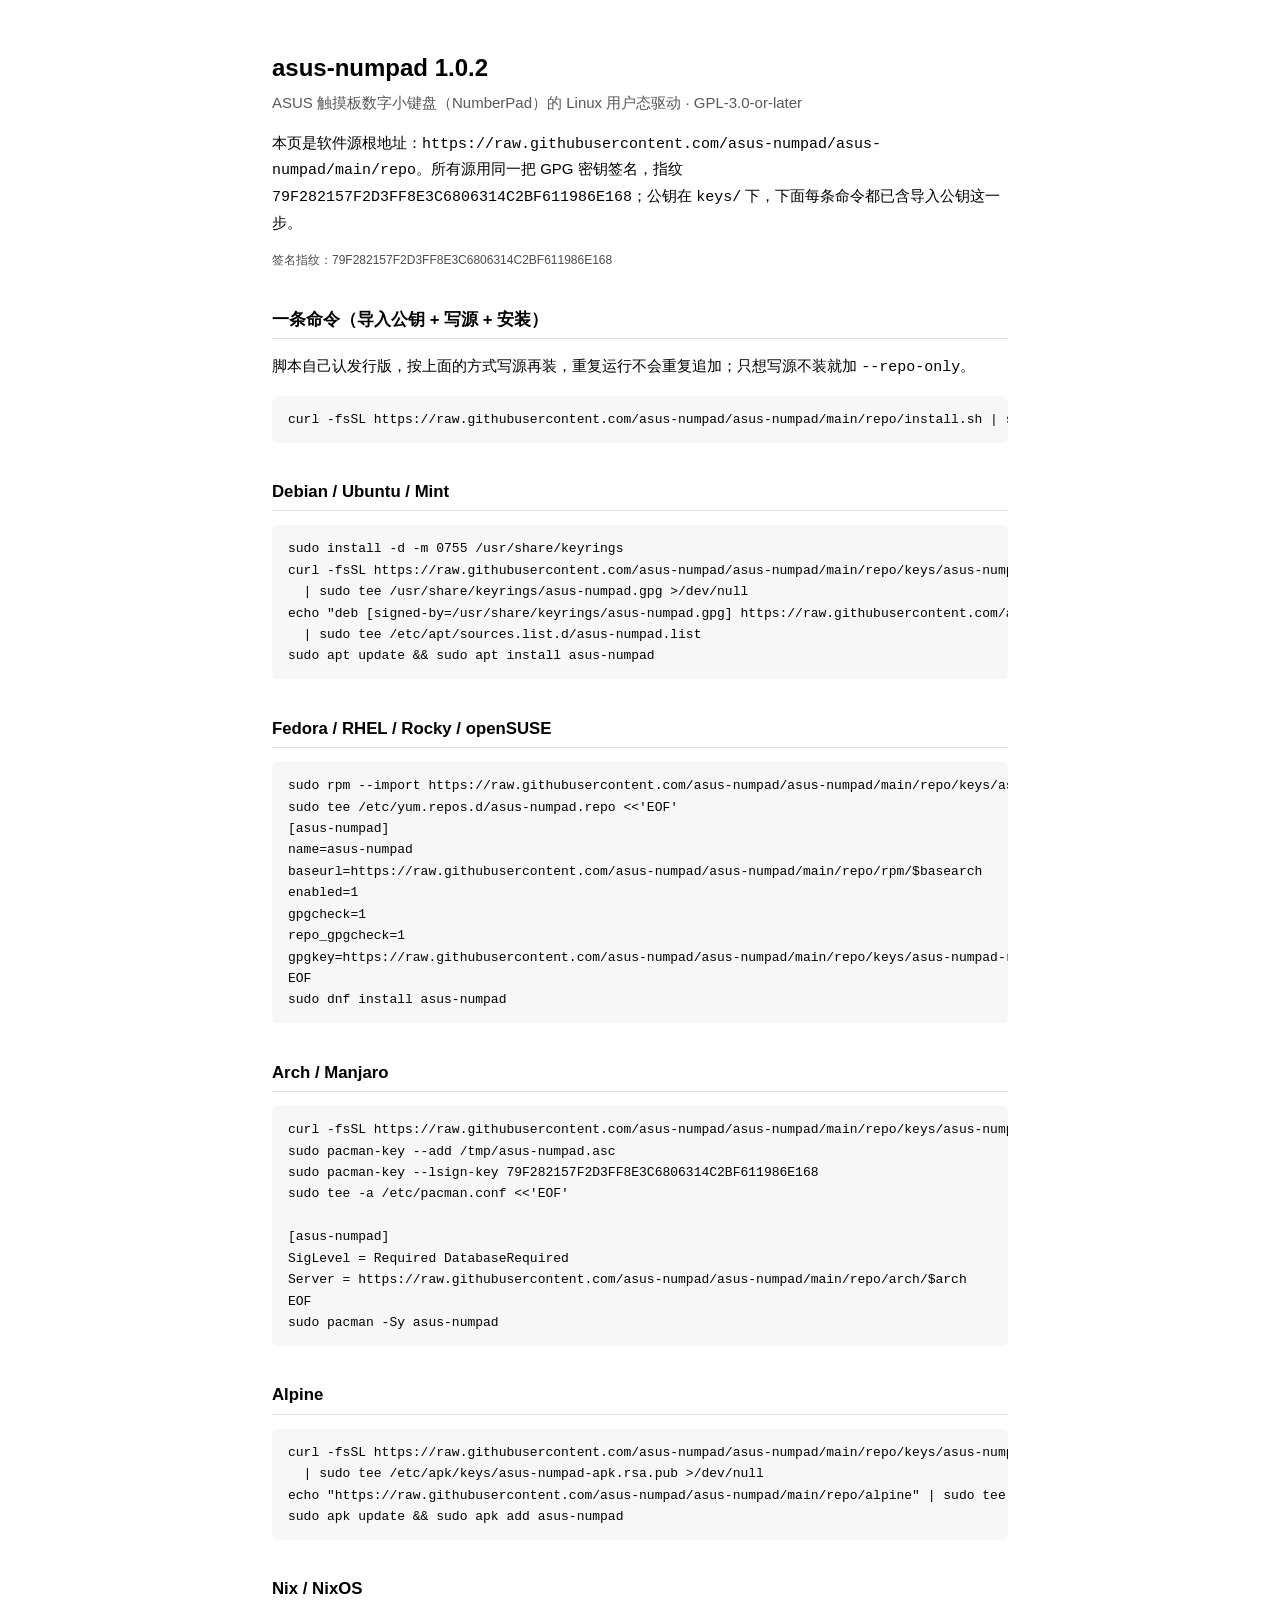
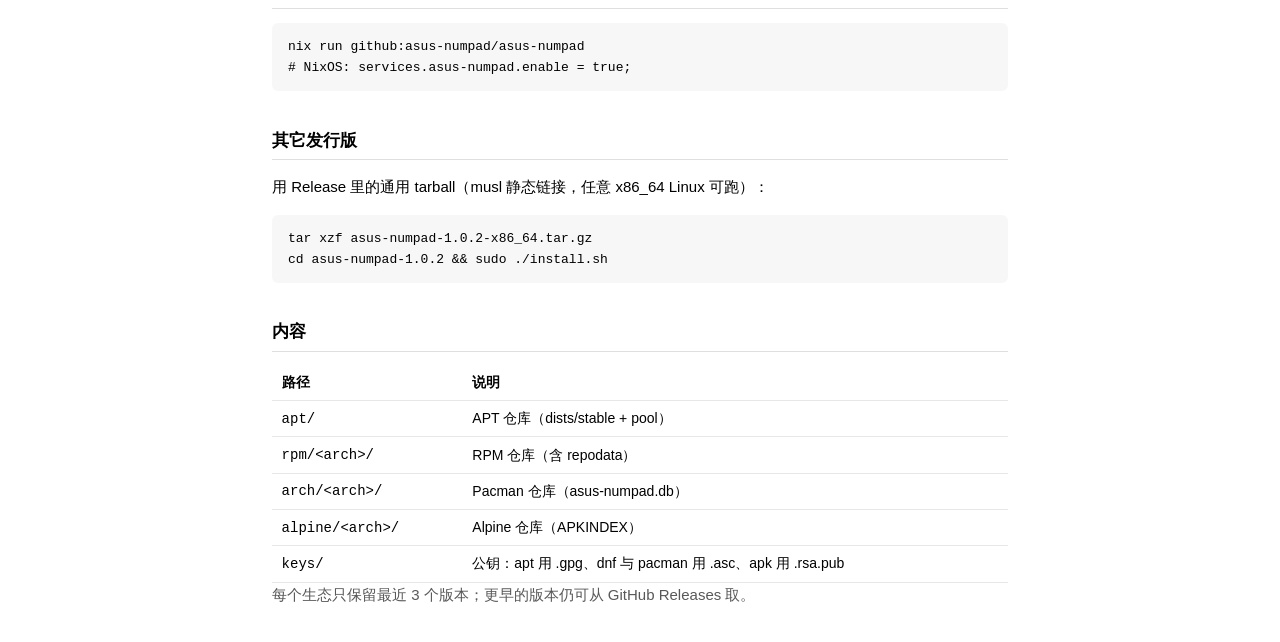
==== repo/index.html @ d3c22964 "ci: 出包日志 42332833840" ====
<!DOCTYPE html>
<html lang="zh-CN">
<head>
<meta charset="utf-8">
<meta name="viewport" content="width=device-width, initial-scale=1">
<title>asus-numpad 1.0.2 软件源</title>
<style>
  :root { color-scheme: light dark; }
  body { font: 15px/1.65 -apple-system, "Segoe UI", "Noto Sans SC", sans-serif;
         max-width: 46rem; margin: 3rem auto; padding: 0 1.2rem; }
  h1 { font-size: 1.5rem; margin-bottom: .2rem; }
  .sub { opacity: .65; margin-top: 0; }
  h2 { font-size: 1.05rem; margin-top: 2.2rem; border-bottom: 1px solid #8884; padding-bottom: .3rem; }
  pre { background: #8881; padding: .8rem 1rem; border-radius: 6px; overflow-x: auto; font-size: 13px; }
  code { font-family: ui-monospace, SFMono-Regular, Menlo, monospace; }
  table { border-collapse: collapse; width: 100%; font-size: 14px; }
  th, td { text-align: left; padding: .35rem .6rem; border-bottom: 1px solid #8883; }
  .fp { font-size: 12px; word-break: break-all; opacity: .7; }
</style>
</head>
<body>
<h1>asus-numpad 1.0.2</h1>
<p class="sub">ASUS 触摸板数字小键盘（NumberPad）的 Linux 用户态驱动 · GPL-3.0-or-later</p>

<p>本页是软件源根地址：<code>https://raw.githubusercontent.com/asus-numpad/asus-numpad/main/repo</code>。所有源用同一把 GPG 密钥签名，指纹 <code>79F282157F2D3FF8E3C6806314C2BF611986E168</code>；公钥在 <code>keys/</code> 下，下面每条命令都已含导入公钥这一步。</p>
<p class="fp">签名指纹：79F282157F2D3FF8E3C6806314C2BF611986E168</p>

<h2>一条命令（导入公钥 + 写源 + 安装）</h2>
<p>脚本自己认发行版，按上面的方式写源再装，重复运行不会重复追加；只想写源不装就加 <code>--repo-only</code>。</p>
<pre><code>curl -fsSL https://raw.githubusercontent.com/asus-numpad/asus-numpad/main/repo/install.sh | sudo sh</code></pre>

<h2>Debian / Ubuntu / Mint</h2>
<pre><code>sudo install -d -m 0755 /usr/share/keyrings
curl -fsSL https://raw.githubusercontent.com/asus-numpad/asus-numpad/main/repo/keys/asus-numpad-repo.gpg \
  | sudo tee /usr/share/keyrings/asus-numpad.gpg >/dev/null
echo "deb [signed-by=/usr/share/keyrings/asus-numpad.gpg] https://raw.githubusercontent.com/asus-numpad/asus-numpad/main/repo/apt stable main" \
  | sudo tee /etc/apt/sources.list.d/asus-numpad.list
sudo apt update &amp;&amp; sudo apt install asus-numpad</code></pre>

<h2>Fedora / RHEL / Rocky / openSUSE</h2>
<pre><code>sudo rpm --import https://raw.githubusercontent.com/asus-numpad/asus-numpad/main/repo/keys/asus-numpad-repo.asc
sudo tee /etc/yum.repos.d/asus-numpad.repo <<'EOF'
[asus-numpad]
name=asus-numpad
baseurl=https://raw.githubusercontent.com/asus-numpad/asus-numpad/main/repo/rpm/$basearch
enabled=1
gpgcheck=1
repo_gpgcheck=1
gpgkey=https://raw.githubusercontent.com/asus-numpad/asus-numpad/main/repo/keys/asus-numpad-repo.asc
EOF
sudo dnf install asus-numpad</code></pre>

<h2>Arch / Manjaro</h2>
<pre><code>curl -fsSL https://raw.githubusercontent.com/asus-numpad/asus-numpad/main/repo/keys/asus-numpad-repo.asc -o /tmp/asus-numpad.asc
sudo pacman-key --add /tmp/asus-numpad.asc
sudo pacman-key --lsign-key 79F282157F2D3FF8E3C6806314C2BF611986E168
sudo tee -a /etc/pacman.conf <<'EOF'

[asus-numpad]
SigLevel = Required DatabaseRequired
Server = https://raw.githubusercontent.com/asus-numpad/asus-numpad/main/repo/arch/$arch
EOF
sudo pacman -Sy asus-numpad</code></pre>

<h2>Alpine</h2>
<pre><code>curl -fsSL https://raw.githubusercontent.com/asus-numpad/asus-numpad/main/repo/keys/asus-numpad-apk.rsa.pub \
  | sudo tee /etc/apk/keys/asus-numpad-apk.rsa.pub >/dev/null
echo "https://raw.githubusercontent.com/asus-numpad/asus-numpad/main/repo/alpine" | sudo tee -a /etc/apk/repositories
sudo apk update &amp;&amp; sudo apk add asus-numpad</code></pre>

<h2>Nix / NixOS</h2>
<pre><code>nix run github:asus-numpad/asus-numpad
# NixOS: services.asus-numpad.enable = true;</code></pre>

<h2>其它发行版</h2>
<p>用 Release 里的通用 tarball（musl 静态链接，任意 x86_64 Linux 可跑）：</p>
<pre><code>tar xzf asus-numpad-1.0.2-x86_64.tar.gz
cd asus-numpad-1.0.2 &amp;&amp; sudo ./install.sh</code></pre>

<h2>内容</h2>
<table>
<tr><th>路径</th><th>说明</th></tr>
<tr><td><code>apt/</code></td><td>APT 仓库（dists/stable + pool）</td></tr>
<tr><td><code>rpm/&lt;arch&gt;/</code></td><td>RPM 仓库（含 repodata）</td></tr>
<tr><td><code>arch/&lt;arch&gt;/</code></td><td>Pacman 仓库（asus-numpad.db）</td></tr>
<tr><td><code>alpine/&lt;arch&gt;/</code></td><td>Alpine 仓库（APKINDEX）</td></tr>
<tr><td><code>keys/</code></td><td>公钥：apt 用 .gpg、dnf 与 pacman 用 .asc、apk 用 .rsa.pub</td></tr>
</table>
<p class="sub">每个生态只保留最近 3 个版本；更早的版本仍可从 GitHub Releases 取。</p>
</body>
</html>
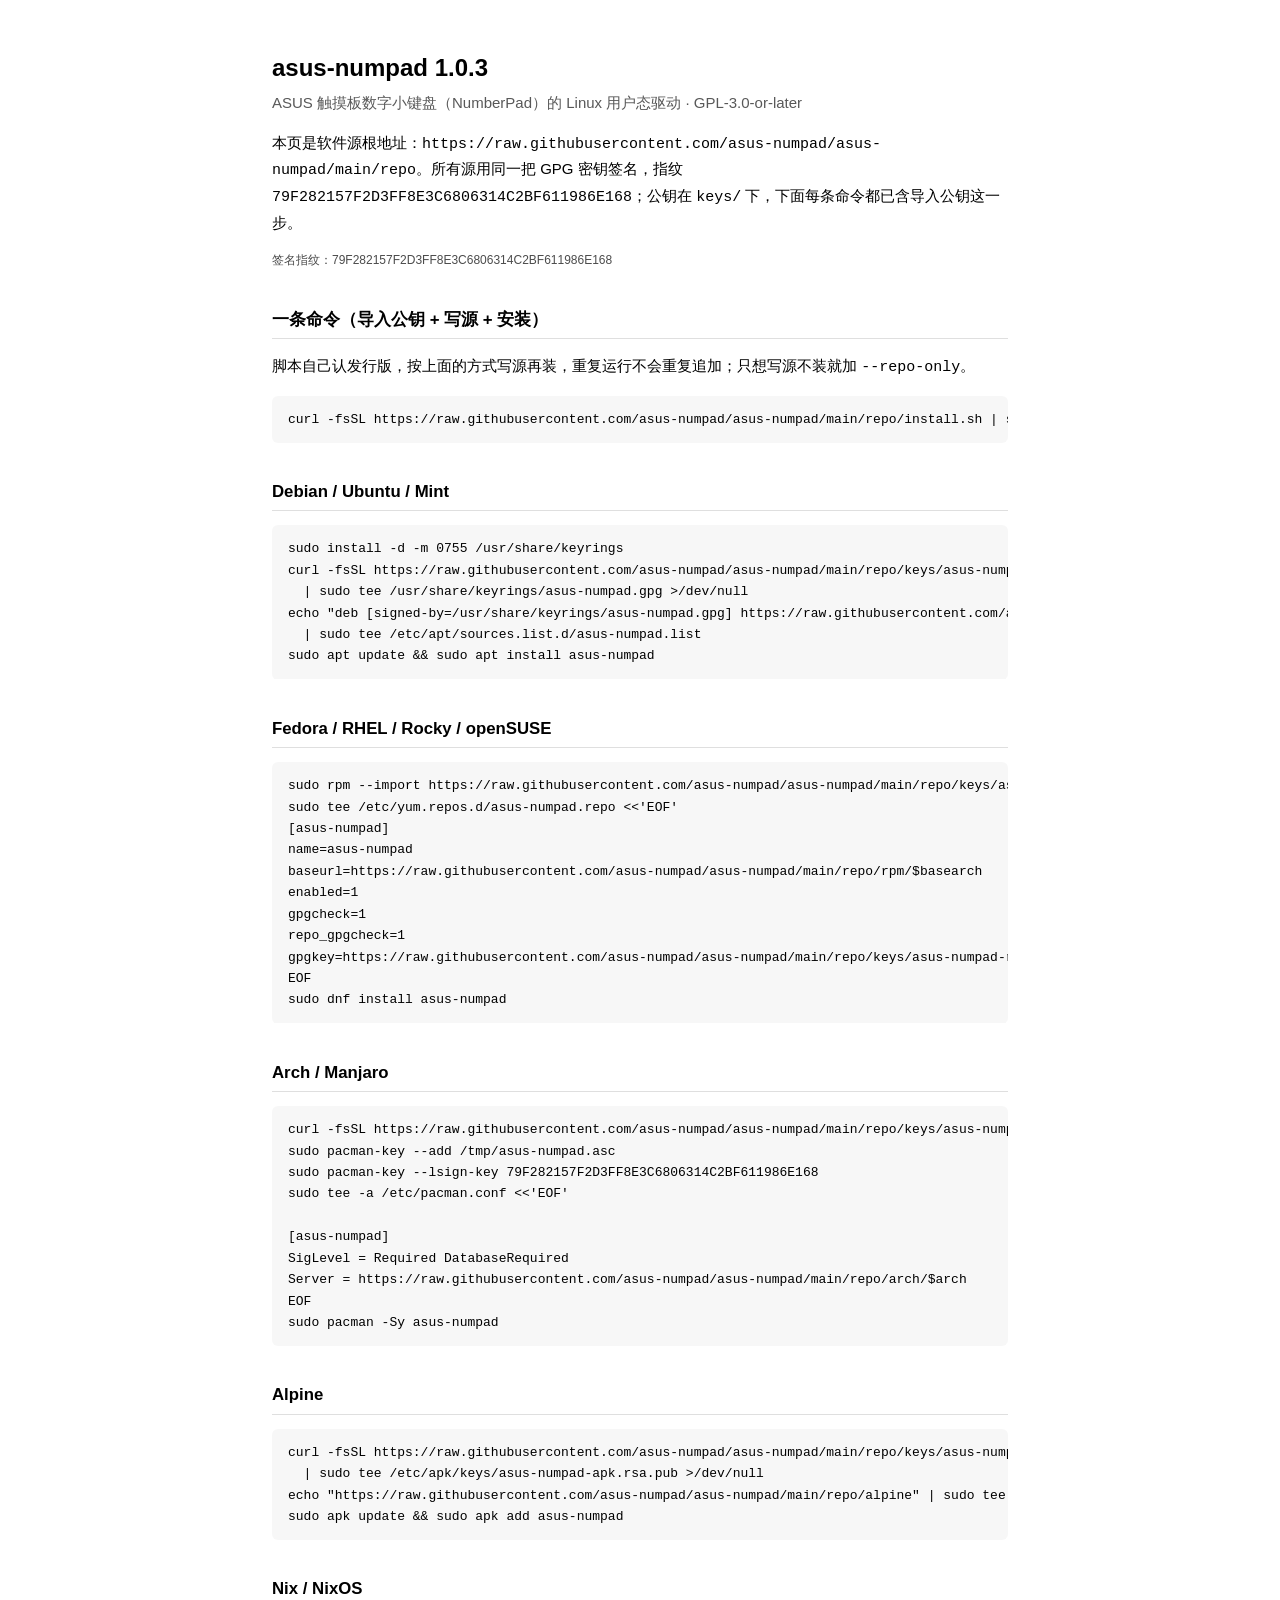
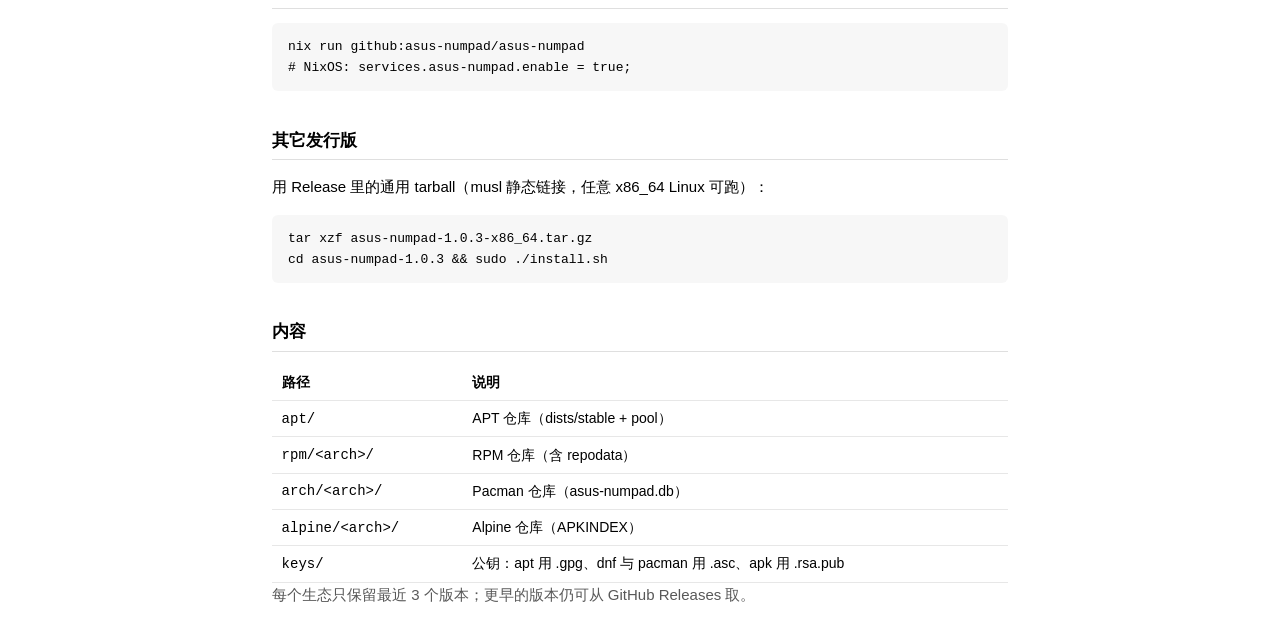
==== commit c2197816: "ci: 出包日志 43288029611" ====
--- a/repo/index.html
+++ b/repo/index.html
@@ -3,7 +3,7 @@
 <head>
 <meta charset="utf-8">
 <meta name="viewport" content="width=device-width, initial-scale=1">
-<title>asus-numpad 1.0.2 软件源</title>
+<title>asus-numpad 1.0.3 软件源</title>
 <style>
   :root { color-scheme: light dark; }
   body { font: 15px/1.65 -apple-system, "Segoe UI", "Noto Sans SC", sans-serif;
@@ -19,7 +19,7 @@
 </style>
 </head>
 <body>
-<h1>asus-numpad 1.0.2</h1>
+<h1>asus-numpad 1.0.3</h1>
 <p class="sub">ASUS 触摸板数字小键盘（NumberPad）的 Linux 用户态驱动 · GPL-3.0-or-later</p>
 
 <p>本页是软件源根地址：<code>https://raw.githubusercontent.com/asus-numpad/asus-numpad/main/repo</code>。所有源用同一把 GPG 密钥签名，指纹 <code>79F282157F2D3FF8E3C6806314C2BF611986E168</code>；公钥在 <code>keys/</code> 下，下面每条命令都已含导入公钥这一步。</p>
@@ -74,8 +74,8 @@
 
 <h2>其它发行版</h2>
 <p>用 Release 里的通用 tarball（musl 静态链接，任意 x86_64 Linux 可跑）：</p>
-<pre><code>tar xzf asus-numpad-1.0.2-x86_64.tar.gz
-cd asus-numpad-1.0.2 &amp;&amp; sudo ./install.sh</code></pre>
+<pre><code>tar xzf asus-numpad-1.0.3-x86_64.tar.gz
+cd asus-numpad-1.0.3 &amp;&amp; sudo ./install.sh</code></pre>
 
 <h2>内容</h2>
 <table>
